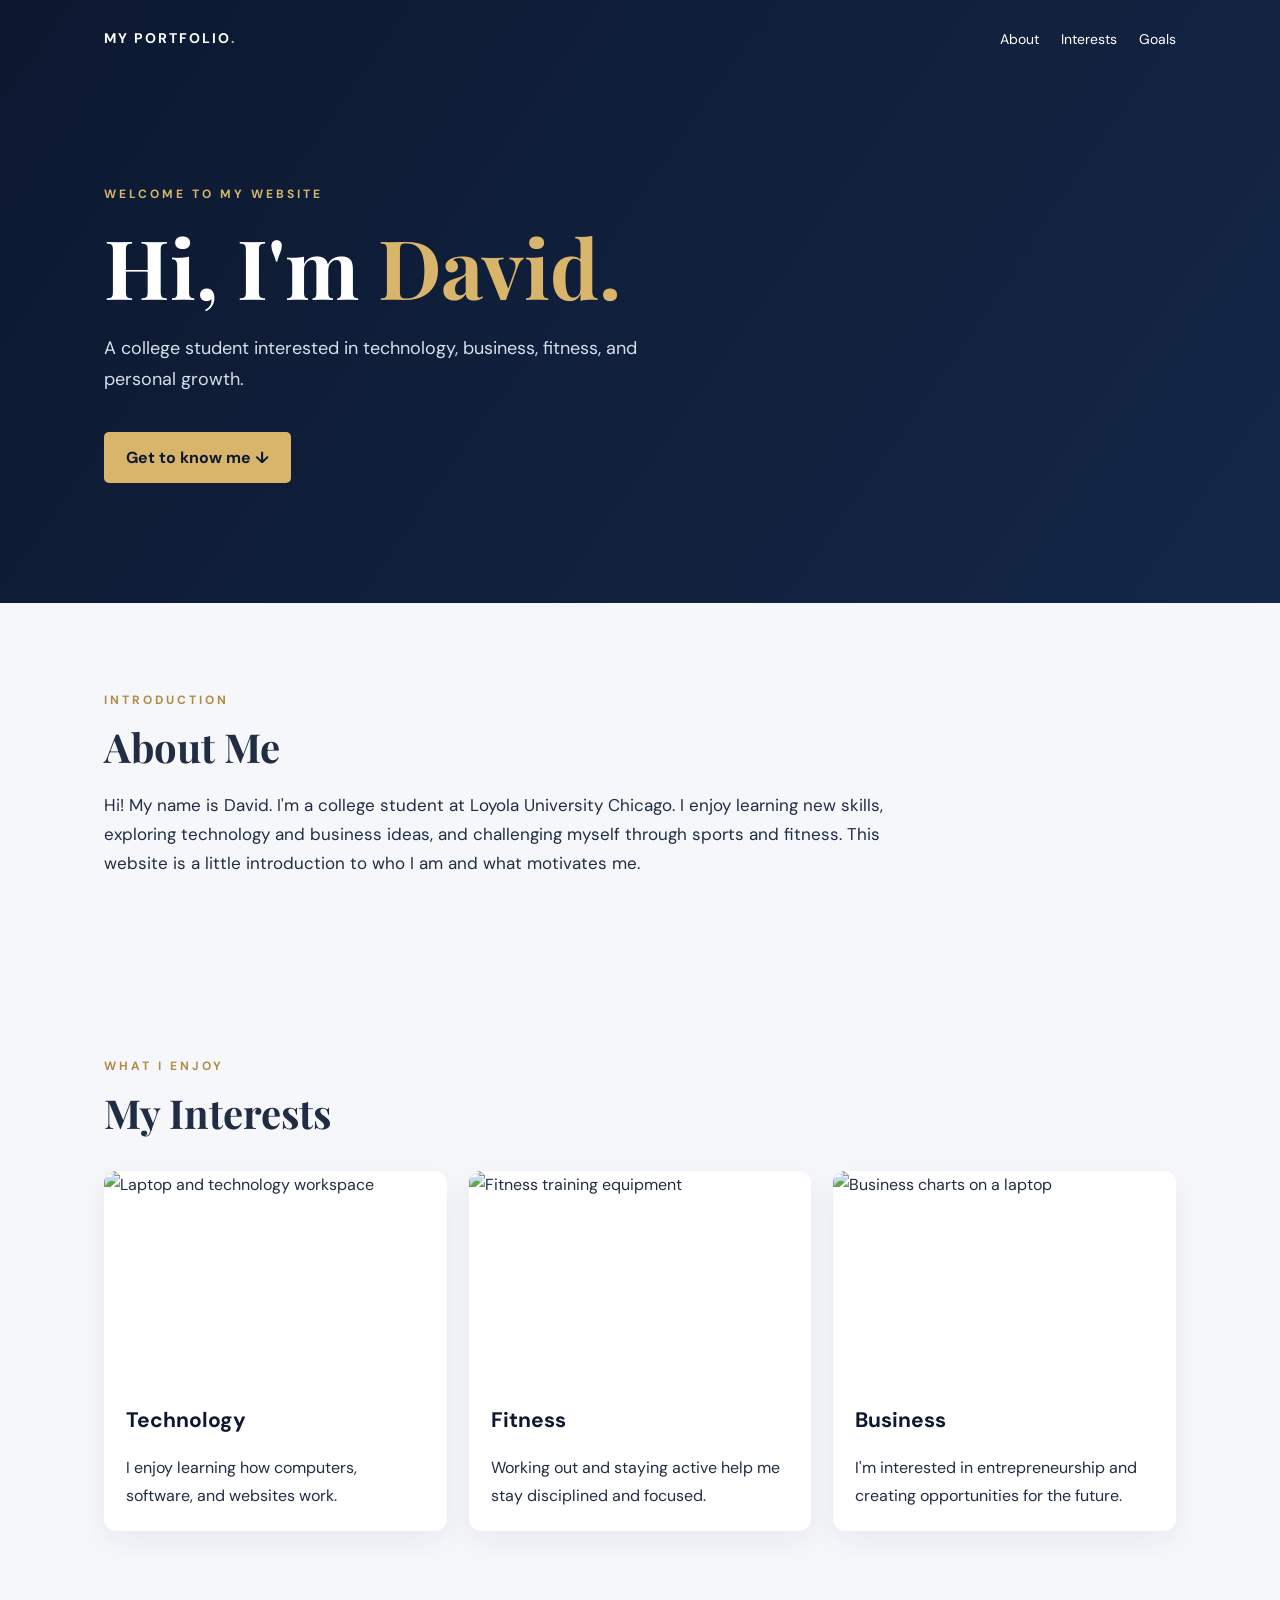
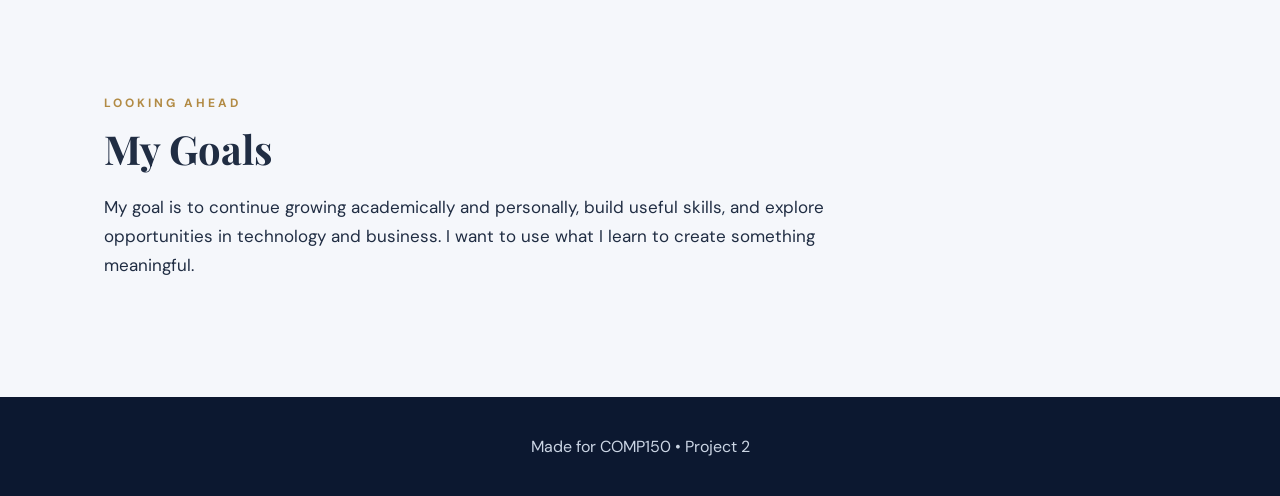
==== index.html @ c535e646 "Add files via upload" ====
<!DOCTYPE html>
<html lang="en">
<head>
  <meta charset="UTF-8">
  <meta name="viewport" content="width=device-width, initial-scale=1.0">
  <title>My Personal Website | COMP150</title>
  <link rel="stylesheet" href="styles.css">
</head>
<body>
  <header class="hero">
    <nav><a class="logo" href="#home">MY PORTFOLIO<span>.</span></a><div><a href="#about">About</a><a href="#interests">Interests</a><a href="#goals">Goals</a></div></nav>
    <div class="hero-content" id="home"><p class="eyebrow">WELCOME TO MY WEBSITE</p><h1>Hi, I'm <span>David.</span></h1><p>A college student interested in technology, business, fitness, and personal growth.</p><a class="cta" href="#about">Get to know me ↓</a></div>
  </header>
  <main>
    <section id="about" class="section"><p class="eyebrow">INTRODUCTION</p><h2>About Me</h2><p>Hi! My name is David. I'm a college student at Loyola University Chicago. I enjoy learning new skills, exploring technology and business ideas, and challenging myself through sports and fitness. This website is a little introduction to who I am and what motivates me.</p></section>
    <section id="interests" class="section"><p class="eyebrow">WHAT I ENJOY</p><h2>My Interests</h2><div class="cards"><article class="card"><img src="https://images.unsplash.com/photo-1516321318423-f06f85e504b3?auto=format&fit=crop&w=900&q=80" alt="Laptop and technology workspace"><div><h3>Technology</h3><p>I enjoy learning how computers, software, and websites work.</p></div></article><article class="card"><img src="https://images.unsplash.com/photo-1517836357463-d25dfeac3438?auto=format&fit=crop&w=900&q=80" alt="Fitness training equipment"><div><h3>Fitness</h3><p>Working out and staying active help me stay disciplined and focused.</p></div></article><article class="card"><img src="https://images.unsplash.com/photo-1460925895917-afdab827c52f?auto=format&fit=crop&w=900&q=80" alt="Business charts on a laptop"><div><h3>Business</h3><p>I'm interested in entrepreneurship and creating opportunities for the future.</p></div></article></div></section>
    <section id="goals" class="section goals"><p class="eyebrow">LOOKING AHEAD</p><h2>My Goals</h2><p>My goal is to continue growing academically and personally, build useful skills, and explore opportunities in technology and business. I want to use what I learn to create something meaningful.</p></section>
  </main>
  <footer><p>Made for COMP150 • Project 2</p></footer>
</body>
</html>
---- styles.css ----
@import url('https://fonts.googleapis.com/css2?family=DM+Sans:wght@400;500;600;700&family=Playfair+Display:wght@600;700&display=swap');
:root{--navy:#0c1830;--navy2:#142747;--gold:#d8b56a;--light:#f5f7fb;--ink:#202d43}*{box-sizing:border-box}html{scroll-behavior:smooth}body{margin:0;font-family:'DM Sans',sans-serif;color:var(--ink);background:var(--light);line-height:1.7}a{text-decoration:none}nav{max-width:1120px;margin:auto;display:flex;justify-content:space-between;align-items:center;padding:25px 24px;gap:12px}nav a{color:#fff;margin-left:22px;font-size:14px}nav .logo{margin:0;font-weight:700;letter-spacing:2px}nav .logo span,.hero h1 span{color:var(--gold)}.hero{background:linear-gradient(125deg,var(--navy),var(--navy2));color:white;min-height:540px}.hero-content{max-width:1120px;margin:auto;padding:95px 24px 120px}.eyebrow{color:#b28b45;letter-spacing:3px;font-weight:700;font-size:12px}.hero .eyebrow{color:var(--gold)}h1,h2{font-family:'Playfair Display',serif;line-height:1.2}h1{font-size:clamp(48px,7vw,82px);margin:12px 0}h2{font-size:40px;margin:8px 0 20px}.hero-content>p:not(.eyebrow){max-width:550px;color:#d8dfec;font-size:18px}.cta{display:inline-block;margin-top:20px;padding:12px 22px;border-radius:5px;background:var(--gold);color:var(--navy);font-weight:700}.section{max-width:1120px;margin:auto;padding:75px 24px}.section>p:not(.eyebrow){max-width:790px;font-size:17px}.cards{display:grid;grid-template-columns:repeat(3,1fr);gap:22px;margin-top:34px}.card{background:white;border-radius:12px;overflow:hidden;box-shadow:0 10px 30px #0c183010}.card img{display:block;width:100%;height:210px;object-fit:cover}.card div{padding:22px}.card h3{margin:0;color:var(--navy);font-size:21px}.card p{margin-bottom:0}.goals{padding-bottom:100px}footer{text-align:center;background:var(--navy);color:#cbd5e4;padding:20px}@media(max-width:700px){nav{flex-direction:column}nav a{margin:0 9px}.hero-content{padding-top:65px}.cards{grid-template-columns:1fr}.section{padding:55px 24px}}
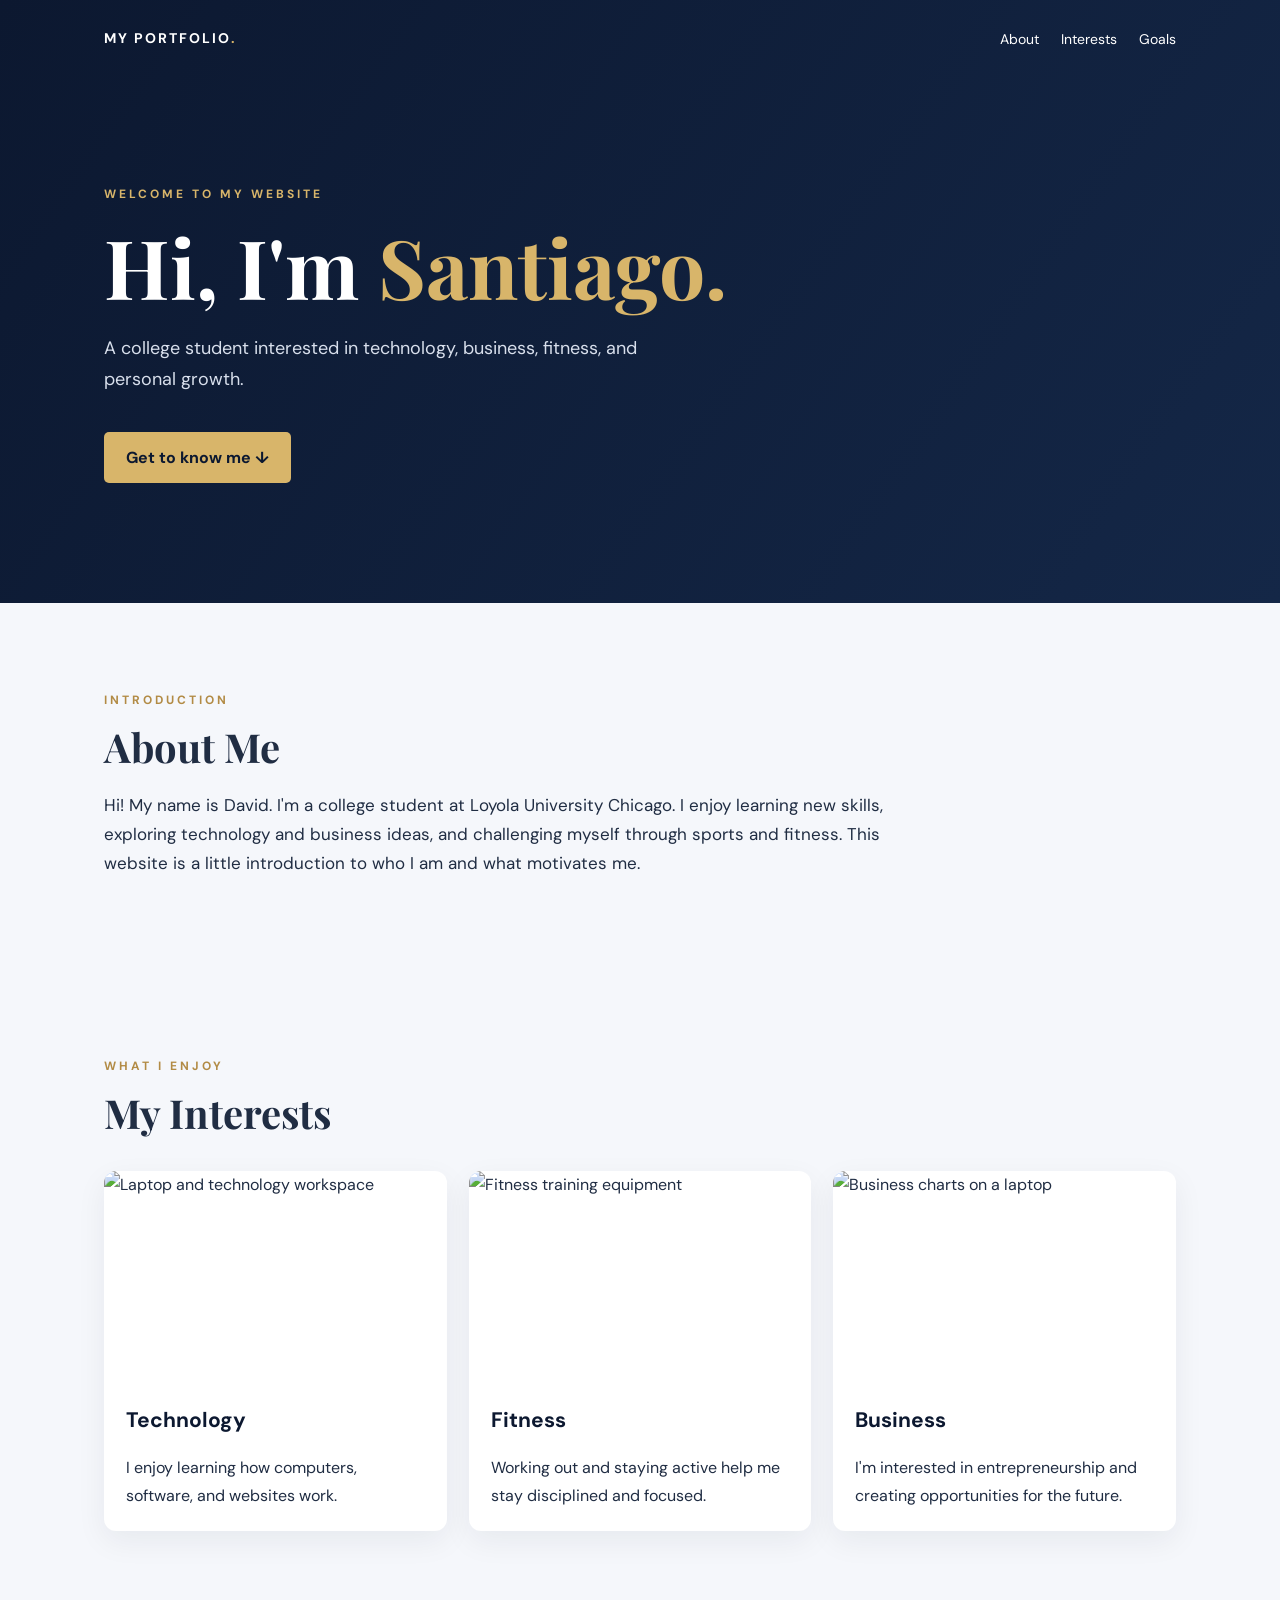
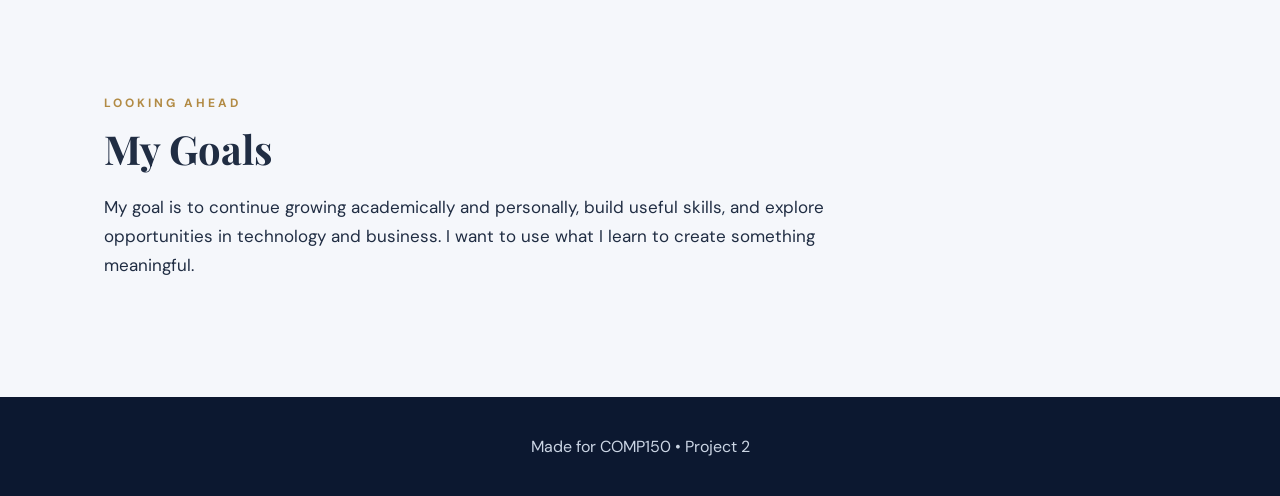
==== commit 4a8afb56: "Update index.html" ====
--- a/index.html
+++ b/index.html
@@ -9,7 +9,7 @@
 <body>
   <header class="hero">
     <nav><a class="logo" href="#home">MY PORTFOLIO<span>.</span></a><div><a href="#about">About</a><a href="#interests">Interests</a><a href="#goals">Goals</a></div></nav>
-    <div class="hero-content" id="home"><p class="eyebrow">WELCOME TO MY WEBSITE</p><h1>Hi, I'm <span>David.</span></h1><p>A college student interested in technology, business, fitness, and personal growth.</p><a class="cta" href="#about">Get to know me ↓</a></div>
+    <div class="hero-content" id="home"><p class="eyebrow">WELCOME TO MY WEBSITE</p><h1>Hi, I'm <span>Santiago.</span></h1><p>A college student interested in technology, business, fitness, and personal growth.</p><a class="cta" href="#about">Get to know me ↓</a></div>
   </header>
   <main>
     <section id="about" class="section"><p class="eyebrow">INTRODUCTION</p><h2>About Me</h2><p>Hi! My name is David. I'm a college student at Loyola University Chicago. I enjoy learning new skills, exploring technology and business ideas, and challenging myself through sports and fitness. This website is a little introduction to who I am and what motivates me.</p></section>
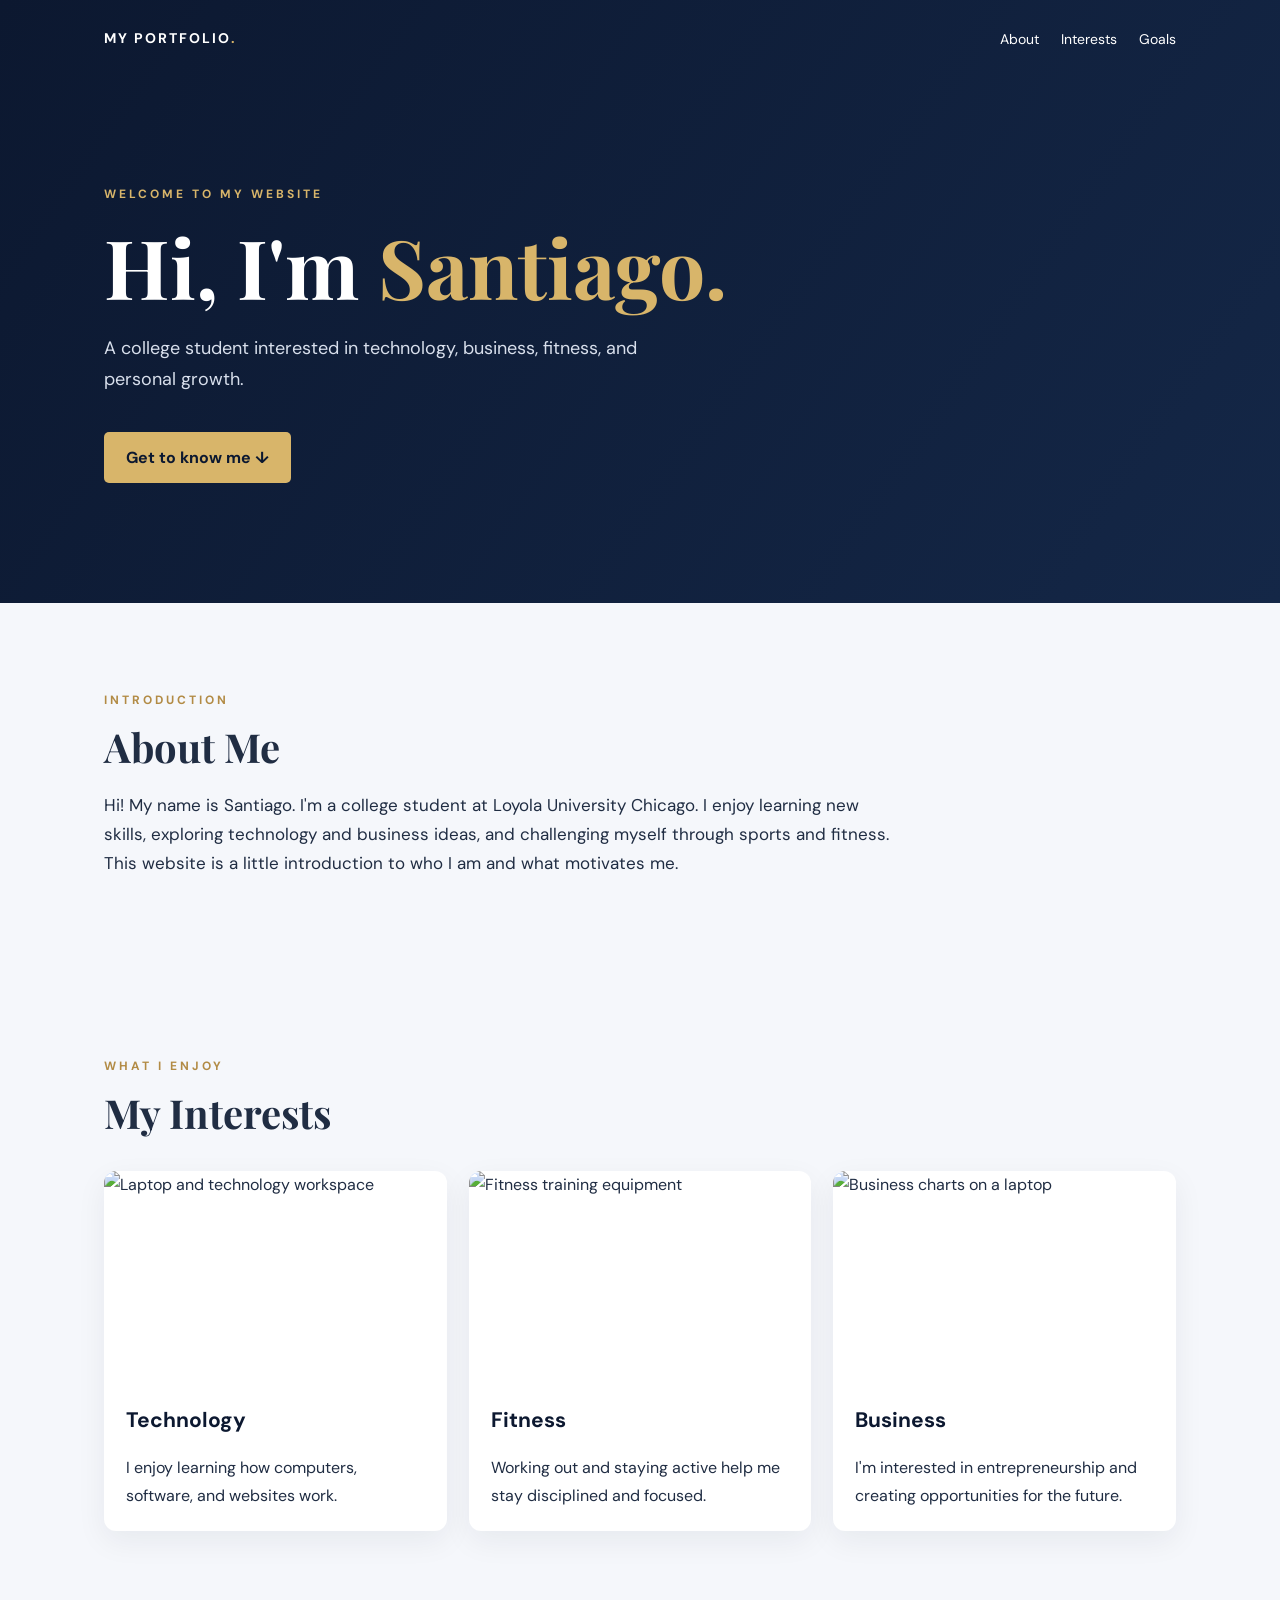
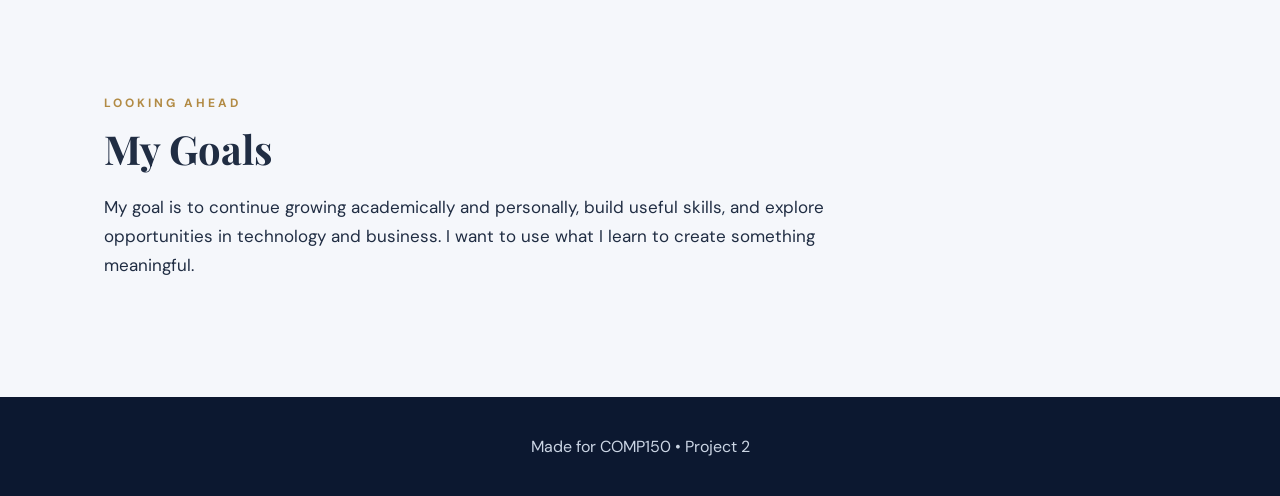
==== commit 0a0de172: "Update index.html" ====
--- a/index.html
+++ b/index.html
@@ -12,7 +12,7 @@
     <div class="hero-content" id="home"><p class="eyebrow">WELCOME TO MY WEBSITE</p><h1>Hi, I'm <span>Santiago.</span></h1><p>A college student interested in technology, business, fitness, and personal growth.</p><a class="cta" href="#about">Get to know me ↓</a></div>
   </header>
   <main>
-    <section id="about" class="section"><p class="eyebrow">INTRODUCTION</p><h2>About Me</h2><p>Hi! My name is David. I'm a college student at Loyola University Chicago. I enjoy learning new skills, exploring technology and business ideas, and challenging myself through sports and fitness. This website is a little introduction to who I am and what motivates me.</p></section>
+    <section id="about" class="section"><p class="eyebrow">INTRODUCTION</p><h2>About Me</h2><p>Hi! My name is Santiago. I'm a college student at Loyola University Chicago. I enjoy learning new skills, exploring technology and business ideas, and challenging myself through sports and fitness. This website is a little introduction to who I am and what motivates me.</p></section>
     <section id="interests" class="section"><p class="eyebrow">WHAT I ENJOY</p><h2>My Interests</h2><div class="cards"><article class="card"><img src="https://images.unsplash.com/photo-1516321318423-f06f85e504b3?auto=format&fit=crop&w=900&q=80" alt="Laptop and technology workspace"><div><h3>Technology</h3><p>I enjoy learning how computers, software, and websites work.</p></div></article><article class="card"><img src="https://images.unsplash.com/photo-1517836357463-d25dfeac3438?auto=format&fit=crop&w=900&q=80" alt="Fitness training equipment"><div><h3>Fitness</h3><p>Working out and staying active help me stay disciplined and focused.</p></div></article><article class="card"><img src="https://images.unsplash.com/photo-1460925895917-afdab827c52f?auto=format&fit=crop&w=900&q=80" alt="Business charts on a laptop"><div><h3>Business</h3><p>I'm interested in entrepreneurship and creating opportunities for the future.</p></div></article></div></section>
     <section id="goals" class="section goals"><p class="eyebrow">LOOKING AHEAD</p><h2>My Goals</h2><p>My goal is to continue growing academically and personally, build useful skills, and explore opportunities in technology and business. I want to use what I learn to create something meaningful.</p></section>
   </main>
